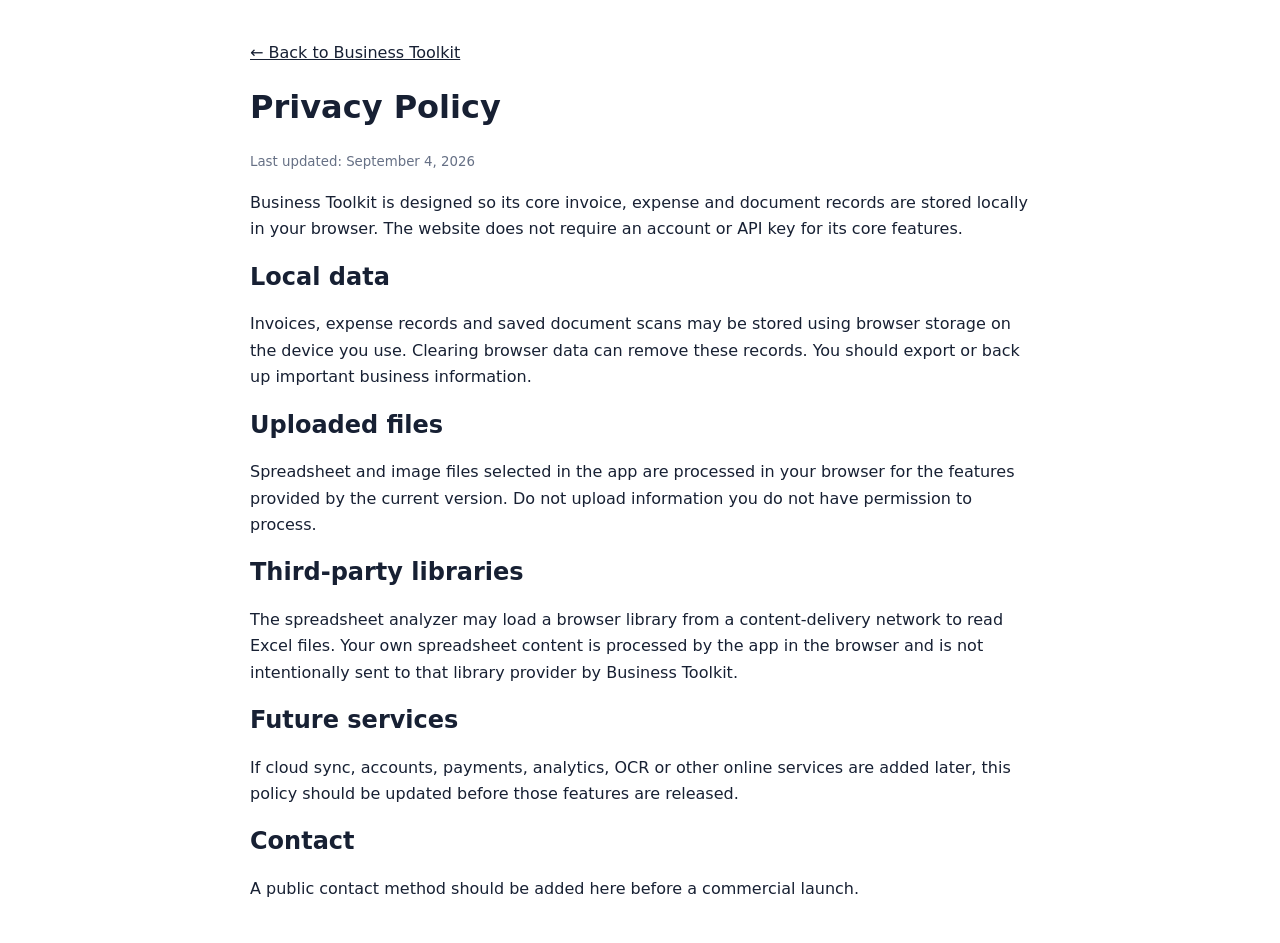
==== privacy.html @ 0efc75e3 "Add privacy policy" ====
<!doctype html><html lang="en"><head><meta charset="utf-8"><meta name="viewport" content="width=device-width,initial-scale=1"><title>Privacy Policy — Business Toolkit</title><style>body{font-family:system-ui,-apple-system,Segoe UI,sans-serif;max-width:780px;margin:40px auto;padding:0 20px;line-height:1.65;color:#172033}a{color:#172033}h1,h2{line-height:1.2}small{color:#667085}</style></head><body><a href="index.html">← Back to Business Toolkit</a><h1>Privacy Policy</h1><small>Last updated: September 4, 2026</small><p>Business Toolkit is designed so its core invoice, expense and document records are stored locally in your browser. The website does not require an account or API key for its core features.</p><h2>Local data</h2><p>Invoices, expense records and saved document scans may be stored using browser storage on the device you use. Clearing browser data can remove these records. You should export or back up important business information.</p><h2>Uploaded files</h2><p>Spreadsheet and image files selected in the app are processed in your browser for the features provided by the current version. Do not upload information you do not have permission to process.</p><h2>Third-party libraries</h2><p>The spreadsheet analyzer may load a browser library from a content-delivery network to read Excel files. Your own spreadsheet content is processed by the app in the browser and is not intentionally sent to that library provider by Business Toolkit.</p><h2>Future services</h2><p>If cloud sync, accounts, payments, analytics, OCR or other online services are added later, this policy should be updated before those features are released.</p><h2>Contact</h2><p>A public contact method should be added here before a commercial launch.</p></body></html>
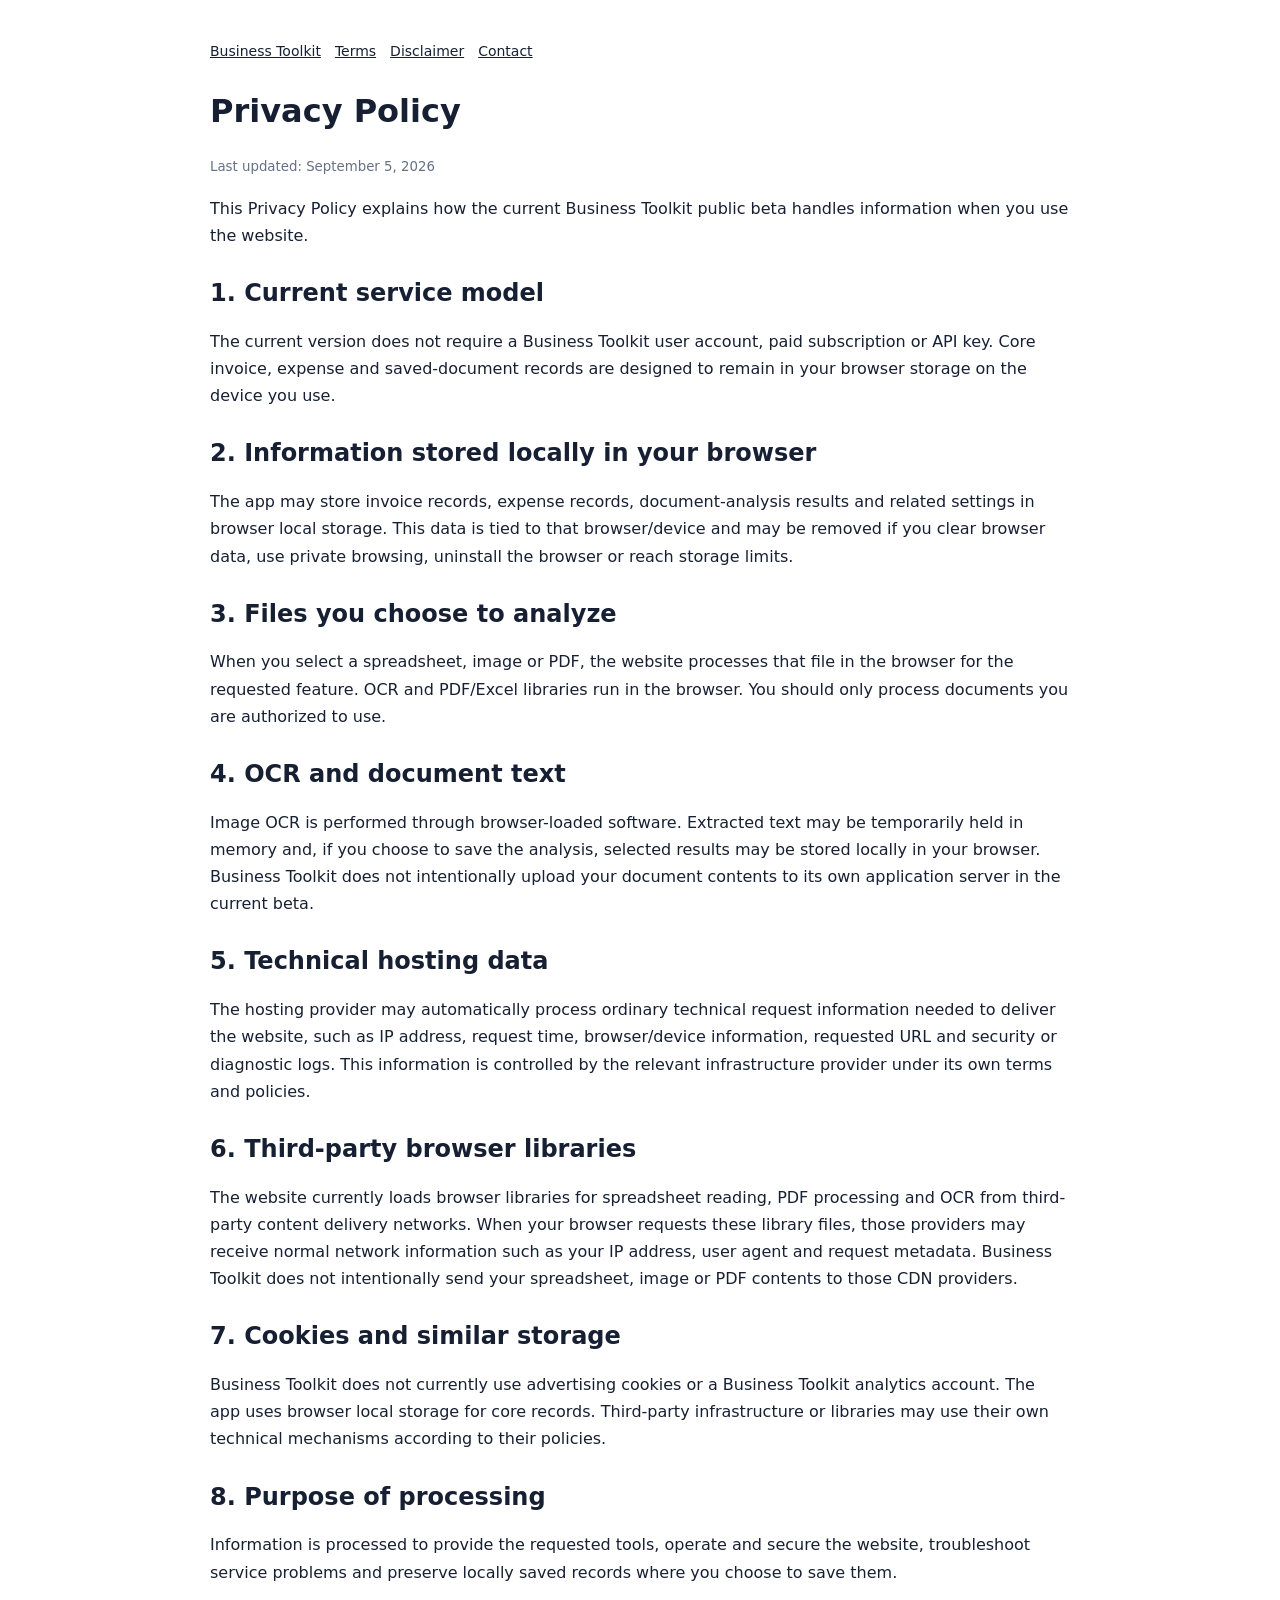
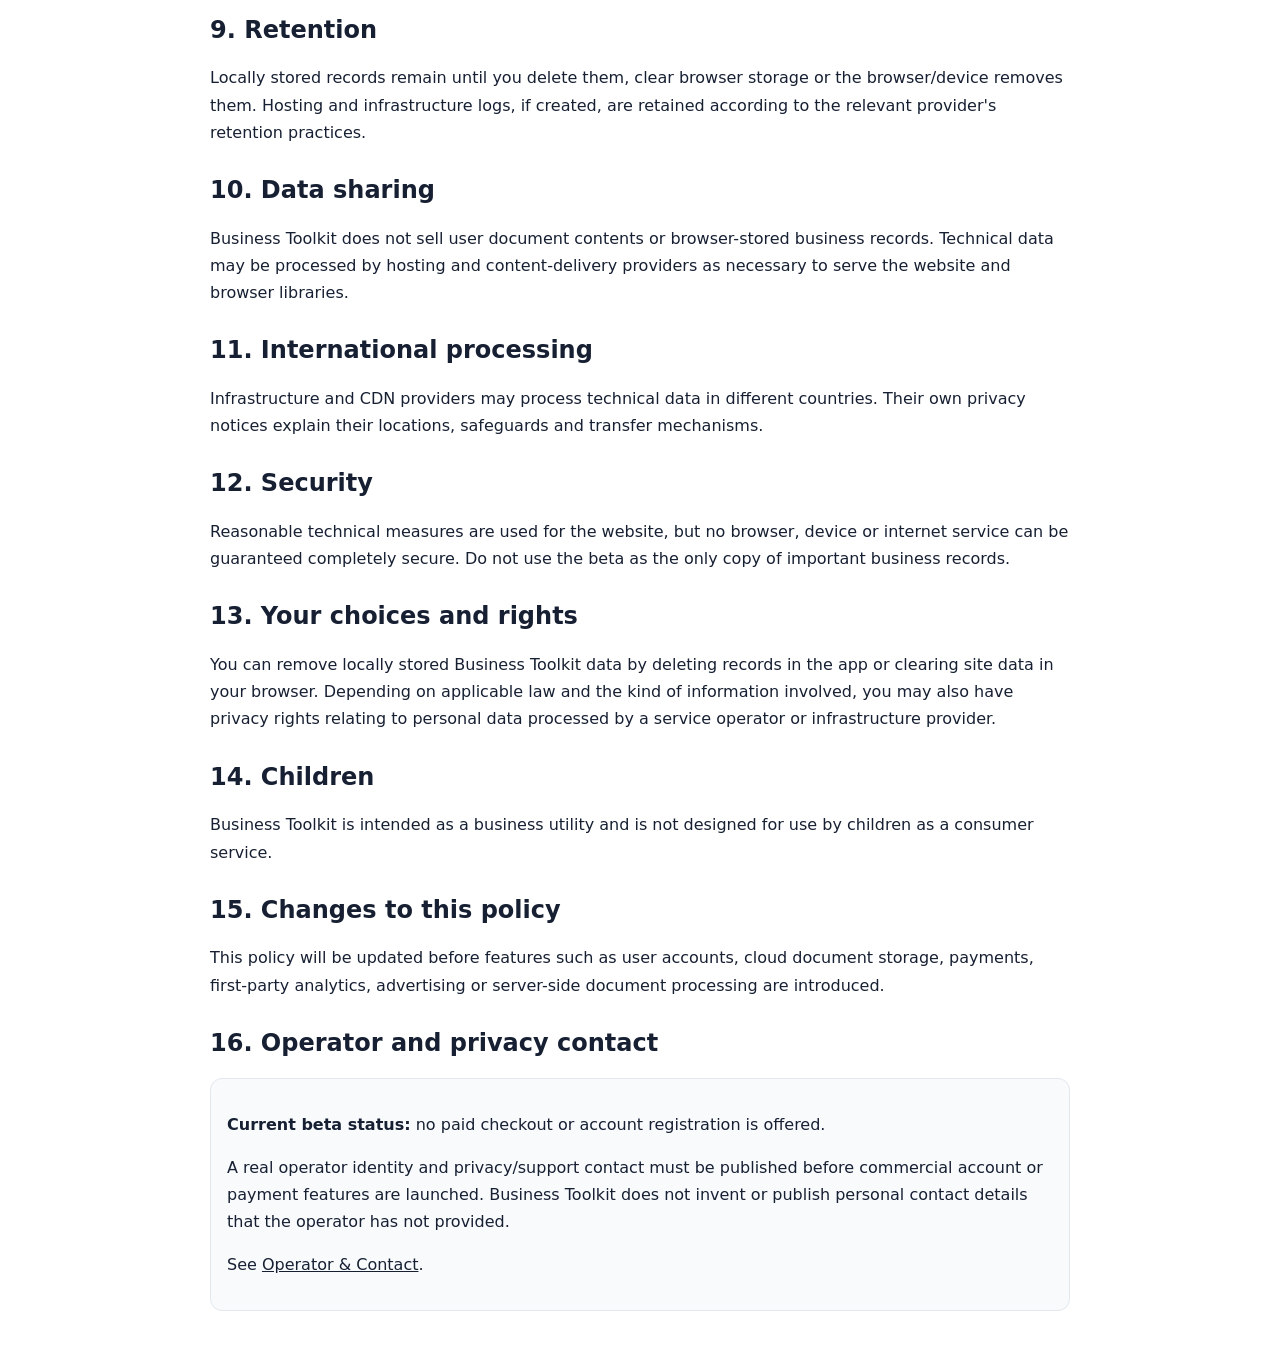
==== commit 24710d3c: "Expand Privacy Policy and local data disclosures" ====
--- a/privacy.html
+++ b/privacy.html
@@ -1 +1,74 @@
-<!doctype html><html lang="en"><head><meta charset="utf-8"><meta name="viewport" content="width=device-width,initial-scale=1"><title>Privacy Policy — Business Toolkit</title><style>body{font-family:system-ui,-apple-system,Segoe UI,sans-serif;max-width:780px;margin:40px auto;padding:0 20px;line-height:1.65;color:#172033}a{color:#172033}h1,h2{line-height:1.2}small{color:#667085}</style></head><body><a href="index.html">← Back to Business Toolkit</a><h1>Privacy Policy</h1><small>Last updated: September 4, 2026</small><p>Business Toolkit is designed so its core invoice, expense and document records are stored locally in your browser. The website does not require an account or API key for its core features.</p><h2>Local data</h2><p>Invoices, expense records and saved document scans may be stored using browser storage on the device you use. Clearing browser data can remove these records. You should export or back up important business information.</p><h2>Uploaded files</h2><p>Spreadsheet and image files selected in the app are processed in your browser for the features provided by the current version. Do not upload information you do not have permission to process.</p><h2>Third-party libraries</h2><p>The spreadsheet analyzer may load a browser library from a content-delivery network to read Excel files. Your own spreadsheet content is processed by the app in the browser and is not intentionally sent to that library provider by Business Toolkit.</p><h2>Future services</h2><p>If cloud sync, accounts, payments, analytics, OCR or other online services are added later, this policy should be updated before those features are released.</p><h2>Contact</h2><p>A public contact method should be added here before a commercial launch.</p></body></html>+<!doctype html>
+<html lang="en">
+<head>
+  <meta charset="utf-8">
+  <meta name="viewport" content="width=device-width,initial-scale=1">
+  <meta name="robots" content="index,follow">
+  <title>Privacy Policy — Business Toolkit</title>
+  <meta name="description" content="Privacy Policy for Business Toolkit covering local browser storage, uploaded files, OCR, hosting logs and third-party browser libraries.">
+  <style>
+    body{font-family:system-ui,-apple-system,Segoe UI,sans-serif;max-width:860px;margin:40px auto;padding:0 20px;line-height:1.7;color:#172033}
+    a{color:#172033}h1,h2{line-height:1.2}h2{margin-top:30px}small,.muted{color:#667085}.box{background:#f8fafc;border:1px solid #e3e8ef;border-radius:12px;padding:16px;margin:18px 0}
+    nav{display:flex;gap:14px;flex-wrap:wrap;margin-bottom:28px;font-size:14px}
+  </style>
+</head>
+<body>
+  <nav><a href="/">Business Toolkit</a><a href="terms.html">Terms</a><a href="disclaimer.html">Disclaimer</a><a href="contact.html">Contact</a></nav>
+  <h1>Privacy Policy</h1>
+  <small>Last updated: September 5, 2026</small>
+
+  <p>This Privacy Policy explains how the current Business Toolkit public beta handles information when you use the website.</p>
+
+  <h2>1. Current service model</h2>
+  <p>The current version does not require a Business Toolkit user account, paid subscription or API key. Core invoice, expense and saved-document records are designed to remain in your browser storage on the device you use.</p>
+
+  <h2>2. Information stored locally in your browser</h2>
+  <p>The app may store invoice records, expense records, document-analysis results and related settings in browser local storage. This data is tied to that browser/device and may be removed if you clear browser data, use private browsing, uninstall the browser or reach storage limits.</p>
+
+  <h2>3. Files you choose to analyze</h2>
+  <p>When you select a spreadsheet, image or PDF, the website processes that file in the browser for the requested feature. OCR and PDF/Excel libraries run in the browser. You should only process documents you are authorized to use.</p>
+
+  <h2>4. OCR and document text</h2>
+  <p>Image OCR is performed through browser-loaded software. Extracted text may be temporarily held in memory and, if you choose to save the analysis, selected results may be stored locally in your browser. Business Toolkit does not intentionally upload your document contents to its own application server in the current beta.</p>
+
+  <h2>5. Technical hosting data</h2>
+  <p>The hosting provider may automatically process ordinary technical request information needed to deliver the website, such as IP address, request time, browser/device information, requested URL and security or diagnostic logs. This information is controlled by the relevant infrastructure provider under its own terms and policies.</p>
+
+  <h2>6. Third-party browser libraries</h2>
+  <p>The website currently loads browser libraries for spreadsheet reading, PDF processing and OCR from third-party content delivery networks. When your browser requests these library files, those providers may receive normal network information such as your IP address, user agent and request metadata. Business Toolkit does not intentionally send your spreadsheet, image or PDF contents to those CDN providers.</p>
+
+  <h2>7. Cookies and similar storage</h2>
+  <p>Business Toolkit does not currently use advertising cookies or a Business Toolkit analytics account. The app uses browser local storage for core records. Third-party infrastructure or libraries may use their own technical mechanisms according to their policies.</p>
+
+  <h2>8. Purpose of processing</h2>
+  <p>Information is processed to provide the requested tools, operate and secure the website, troubleshoot service problems and preserve locally saved records where you choose to save them.</p>
+
+  <h2>9. Retention</h2>
+  <p>Locally stored records remain until you delete them, clear browser storage or the browser/device removes them. Hosting and infrastructure logs, if created, are retained according to the relevant provider's retention practices.</p>
+
+  <h2>10. Data sharing</h2>
+  <p>Business Toolkit does not sell user document contents or browser-stored business records. Technical data may be processed by hosting and content-delivery providers as necessary to serve the website and browser libraries.</p>
+
+  <h2>11. International processing</h2>
+  <p>Infrastructure and CDN providers may process technical data in different countries. Their own privacy notices explain their locations, safeguards and transfer mechanisms.</p>
+
+  <h2>12. Security</h2>
+  <p>Reasonable technical measures are used for the website, but no browser, device or internet service can be guaranteed completely secure. Do not use the beta as the only copy of important business records.</p>
+
+  <h2>13. Your choices and rights</h2>
+  <p>You can remove locally stored Business Toolkit data by deleting records in the app or clearing site data in your browser. Depending on applicable law and the kind of information involved, you may also have privacy rights relating to personal data processed by a service operator or infrastructure provider.</p>
+
+  <h2>14. Children</h2>
+  <p>Business Toolkit is intended as a business utility and is not designed for use by children as a consumer service.</p>
+
+  <h2>15. Changes to this policy</h2>
+  <p>This policy will be updated before features such as user accounts, cloud document storage, payments, first-party analytics, advertising or server-side document processing are introduced.</p>
+
+  <h2>16. Operator and privacy contact</h2>
+  <div class="box">
+    <p><strong>Current beta status:</strong> no paid checkout or account registration is offered.</p>
+    <p>A real operator identity and privacy/support contact must be published before commercial account or payment features are launched. Business Toolkit does not invent or publish personal contact details that the operator has not provided.</p>
+    <p>See <a href="contact.html">Operator & Contact</a>.</p>
+  </div>
+</body>
+</html>
